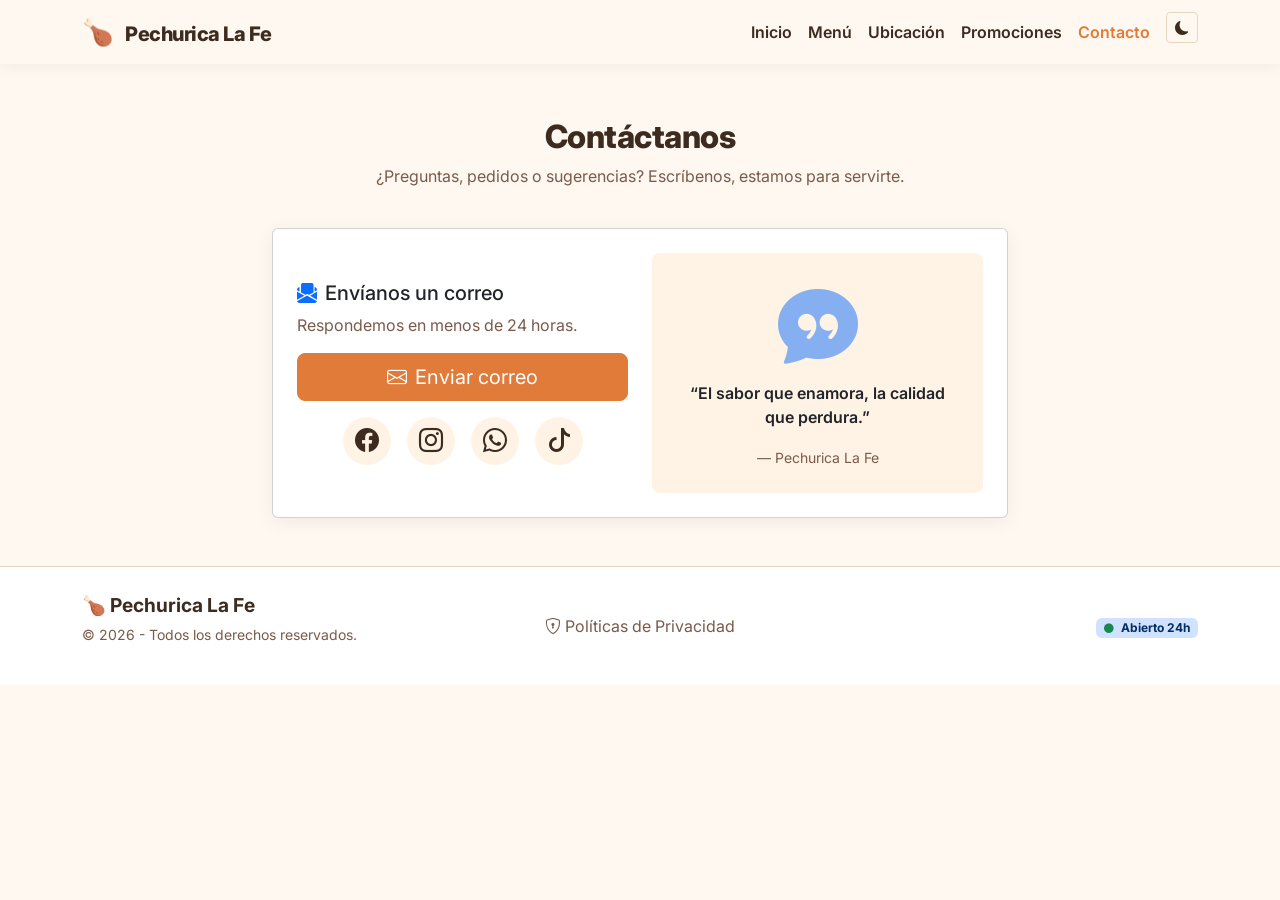
==== contacto.html @ bc37ee55 "Add files via upload" ====
<!DOCTYPE html>
<html lang="es">
<head>
    <meta charset="UTF-8">
    <meta name="viewport" content="width=device-width, initial-scale=1.0">
    <meta name="description" content="Contacta con Pechurica La Fe por teléfono, correo o redes sociales.">
    <meta name="keywords" content="contacto, teléfono, email, redes sociales, Pechurica La Fe">
    <meta name="author" content="Pechurica La Fe">
    <link rel="icon" type="image/png" href="data:image/svg+xml,<svg xmlns='http://www.w3.org/2000/svg' viewBox='0 0 100 100'><text y='.9em' font-size='90'>🍗</text></svg>">
    <title>Pechurica La Fe - Contacto</title>
    <link rel="preconnect" href="https://fonts.googleapis.com">
    <link rel="preconnect" href="https://fonts.gstatic.com" crossorigin>
    <link href="https://fonts.googleapis.com/css2?family=Inter:opsz,wght@14..32,400;14..32,600;14..32,700;14..32,800&display=swap" rel="stylesheet">
    <link href="https://cdn.jsdelivr.net/npm/bootstrap@5.3.2/dist/css/bootstrap.min.css" rel="stylesheet">
    <link rel="stylesheet" href="https://cdn.jsdelivr.net/npm/bootstrap-icons@1.11.3/font/bootstrap-icons.min.css">
    <link rel="stylesheet" href="css/style.css">
    <link rel="stylesheet" href="css/contacto.css">
</head>
<body>
    <!-- NAVBAR (igual) -->
    <nav class="navbar navbar-expand-lg fixed-top" id="mainNav">
        <div class="container">
            <a class="navbar-brand" href="index.html">
                <span class="brand-icon">🍗</span>
                <span class="brand-text">Pechurica La Fe</span>
            </a>
            <button class="navbar-toggler" type="button" data-bs-toggle="collapse" data-bs-target="#navbarContent" aria-controls="navbarContent" aria-expanded="false" aria-label="Toggle navigation">
                <span class="navbar-toggler-icon"></span>
            </button>
            <div class="collapse navbar-collapse" id="navbarContent">
                <ul class="navbar-nav ms-auto mb-2 mb-lg-0">
                    <li class="nav-item"><a class="nav-link" href="index.html">Inicio</a></li>
                    <li class="nav-item"><a class="nav-link" href="menu.html">Menú</a></li>
                    <li class="nav-item"><a class="nav-link" href="ubicacion.html">Ubicación</a></li>
                    <li class="nav-item"><a class="nav-link" href="promociones.html">Promociones</a></li>
                    <li class="nav-item"><a class="nav-link active" href="contacto.html">Contacto</a></li>
                    <li class="nav-item">
                        <button class="btn btn-outline-light btn-sm ms-2" id="darkModeToggle" aria-label="Alternar modo oscuro">
                            <i class="bi bi-moon-fill" id="darkIcon"></i>
                        </button>
                    </li>
                </ul>
            </div>
        </div>
    </nav>

    <!-- ===== CONTACTO ===== -->
    <section class="py-5" id="contacto-page">
        <div class="container">
            <div class="row text-center mb-4">
                <div class="col-12">
                    <h2 class="section-title">Contáctanos</h2>
                    <p class="text-muted">¿Preguntas, pedidos o sugerencias? Escríbenos, estamos para servirte.</p>
                </div>
            </div>
            <div class="row justify-content-center">
                <div class="col-lg-8">
                    <div class="card shadow-sm p-4">
                        <div class="row g-4 align-items-center">
                            <div class="col-md-6">
                                <h5><i class="bi bi-envelope-paper-fill text-primary me-2"></i>Envíanos un correo</h5>
                                <p class="text-muted">Respondemos en menos de 24 horas.</p>
                                <a href="mailto:info@pechuricalafe.com?subject=Consulta%20desde%20la%20web&body=Hola,%20quiero%20hacer%20un%20pedido..." class="btn btn-primary btn-lg w-100">
                                    <i class="bi bi-envelope me-2"></i>Enviar correo
                                </a>
                                <div class="mt-3 d-flex gap-3 justify-content-center">
                                    <a href="#" class="social-icon" onclick="showAlert('Redes Sociales','Síguenos en Facebook para promociones.'); return false;"><i class="bi bi-facebook"></i></a>
                                    <a href="#" class="social-icon" onclick="showAlert('Redes Sociales','Síguenos en Instagram, subimos fotos de nuestros platos.'); return false;"><i class="bi bi-instagram"></i></a>
                                    <a href="#" class="social-icon" onclick="showAlert('Redes Sociales','Conéctate con nosotros en WhatsApp.'); return false;"><i class="bi bi-whatsapp"></i></a>
                                    <a href="#" class="social-icon" onclick="showAlert('Redes Sociales','Síguenos en TikTok para ver nuestros procesos.'); return false;"><i class="bi bi-tiktok"></i></a>
                                </div>
                            </div>
                            <div class="col-md-6">
                                <div class="bg-light p-4 rounded-3 text-center">
                                    <i class="bi bi-chat-quote-fill display-1 text-primary opacity-50"></i>
                                    <p class="mt-2 fw-semibold">“El sabor que enamora, la calidad que perdura.”</p>
                                    <small class="text-muted">— Pechurica La Fe</small>
                                </div>
                            </div>
                        </div>
                    </div>
                </div>
            </div>
        </div>
    </section>

    <!-- FOOTER (igual) -->
    <footer class="footer py-4">
        <div class="container">
            <div class="row align-items-center">
                <div class="col-md-4 text-center text-md-start">
                    <span class="brand-text">🍗 Pechurica La Fe</span>
                    <p class="small text-muted mt-1">© 2026 - Todos los derechos reservados.</p>
                </div>
                <div class="col-md-4 text-center">
                    <a href="politicas.html" class="text-decoration-none text-muted">
                        <i class="bi bi-shield-lock me-1"></i>Políticas de Privacidad
                    </a>
                </div>
                <div class="col-md-4 text-center text-md-end">
                    <span class="badge bg-primary-subtle text-primary-emphasis" id="statusBadge">
                        <i class="bi bi-circle-fill text-success me-1" style="font-size:0.6rem;"></i> Abierto 24h
                    </span>
                </div>
            </div>
        </div>
    </footer>

    <script src="https://cdn.jsdelivr.net/npm/bootstrap@5.3.2/dist/js/bootstrap.bundle.min.js"></script>
    <script src="js/script.js"></script>
    <script src="js/contacto.js"></script>
</body>
</html>
---- css/style.css ----
/* ===== VARIABLES GLOBALES ===== */
:root {
    --bg-body: #fef8f0;
    --bg-navbar: rgba(255, 248, 240, 0.95);
    --bg-card: #ffffff;
    --bg-light: #fff3e6;
    --text-primary: #3d2b1f;
    --text-muted: #7a5a4a;
    --border-color: #e6d5c0;
    --shadow: 0 4px 20px rgba(0, 0, 0, 0.06);
    --shadow-hover: 0 8px 30px rgba(0, 0, 0, 0.12);
    --highlight: #e07b39;
}

[data-bs-theme="dark"] {
    --bg-body: #1a130e;
    --bg-navbar: rgba(26, 19, 14, 0.95);
    --bg-card: #2a1f18;
    --bg-light: #2d211a;
    --text-primary: #f5e6dc;
    --text-muted: #b89a88;
    --border-color: #4a3528;
    --shadow: 0 4px 20px rgba(0, 0, 0, 0.4);
    --shadow-hover: 0 8px 30px rgba(0, 0, 0, 0.6);
    --highlight: #f59a5c;
}

/* ===== BASE ===== */
body {
    font-family: 'Inter', sans-serif;
    background-color: var(--bg-body);
    color: var(--text-primary);
    transition: background-color 0.3s, color 0.3s;
    padding-top: 70px;
}
a { color: var(--highlight); }
.text-muted { color: var(--text-muted) !important; }
.bg-light { background-color: var(--bg-light) !important; }

/* ===== NAVBAR ===== */
#mainNav {
    background-color: var(--bg-navbar);
    backdrop-filter: blur(8px);
    box-shadow: 0 2px 16px rgba(0,0,0,0.06);
    transition: background-color 0.3s, box-shadow 0.3s;
}
#mainNav .navbar-brand .brand-text {
    font-weight: 800;
    letter-spacing: -0.5px;
    color: var(--text-primary);
}
#mainNav .navbar-brand .brand-icon { font-size: 1.6rem; margin-right: 6px; }
.nav-link {
    font-weight: 600;
    color: var(--text-primary) !important;
    transition: color 0.2s;
}
.nav-link:hover, .nav-link.active { color: var(--highlight) !important; }
#darkModeToggle {
    border-color: var(--border-color);
    color: var(--text-primary);
}
#darkModeToggle:hover {
    background-color: var(--highlight);
    color: #fff;
    border-color: var(--highlight);
}

/* ===== FOOTER ===== */
.footer {
    background-color: var(--bg-card);
    border-top: 1px solid var(--border-color);
    transition: background-color 0.3s, border-color 0.3s;
}
.footer .brand-text { font-weight: 700; font-size: 1.2rem; color: var(--text-primary); }
.footer a { color: var(--text-muted) !important; }
.footer a:hover { color: var(--highlight) !important; }

/* ===== BOTONES ===== */
.btn-primary {
    background-color: var(--highlight);
    border-color: var(--highlight);
    color: #fff;
}
.btn-primary:hover { filter: brightness(0.92); }
.btn-outline-secondary {
    color: var(--text-primary);
    border-color: var(--border-color);
}
.btn-outline-secondary:hover {
    background-color: var(--highlight);
    color: #fff;
    border-color: var(--highlight);
}

/* ===== UTILIDADES ===== */
.section-title { font-weight: 800; letter-spacing: -0.5px; }
.section-title .highlight { color: var(--highlight); }
.highlight { color: var(--highlight); }
.shadow-sm { box-shadow: var(--shadow) !important; }
.shadow { box-shadow: var(--shadow) !important; }
---- css/contacto.css ----
.social-icon {
    display: inline-flex;
    align-items: center;
    justify-content: center;
    width: 48px;
    height: 48px;
    border-radius: 50%;
    background-color: var(--bg-light);
    color: var(--text-primary);
    font-size: 1.5rem;
    transition: background-color 0.25s, color 0.25s, transform 0.2s;
    text-decoration: none;
}
.social-icon:hover {
    background-color: var(--highlight);
    color: #fff;
    transform: scale(1.1);
}
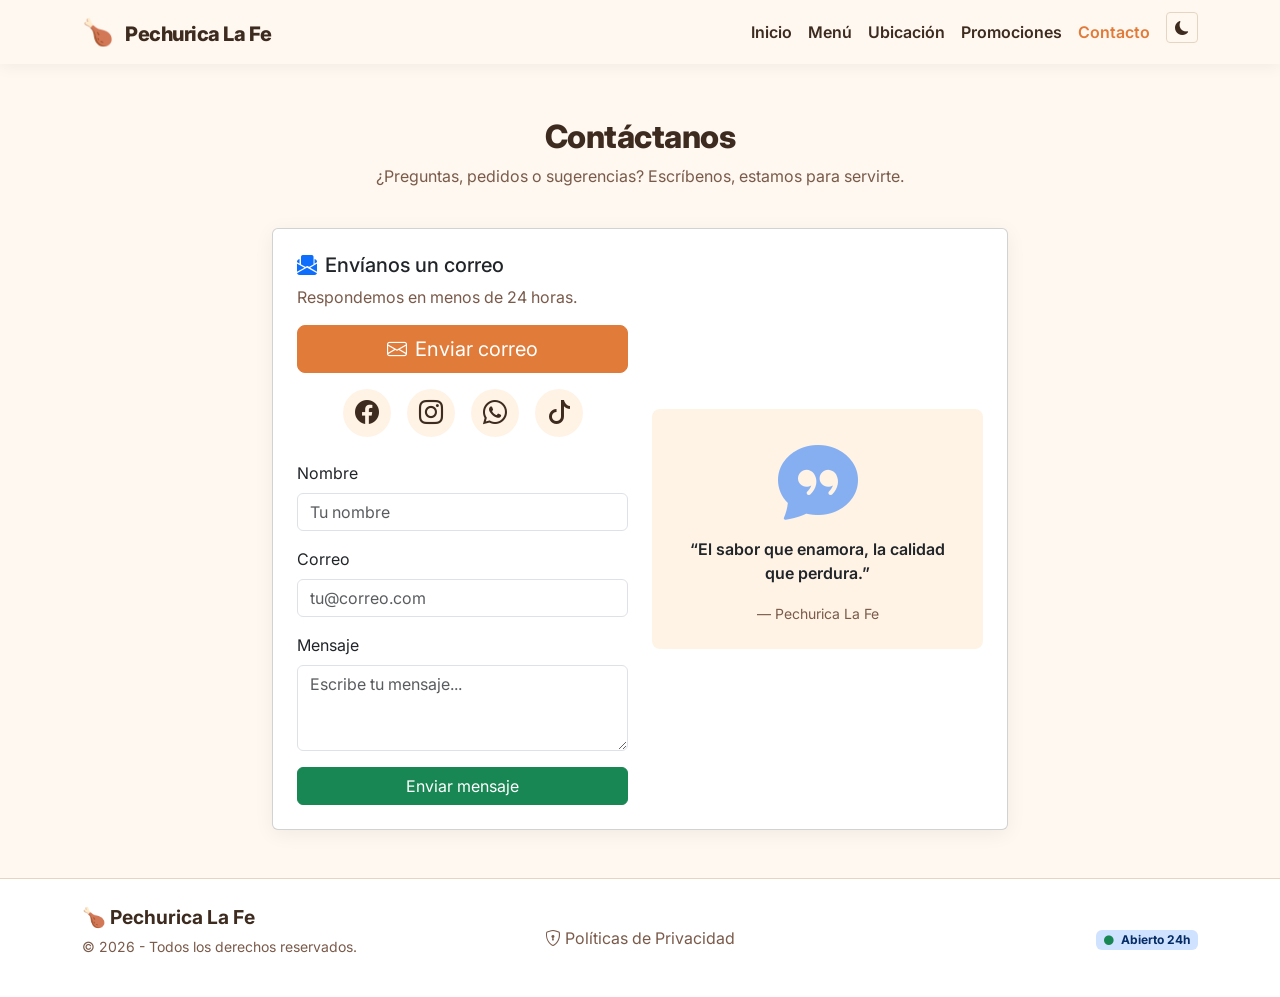
==== commit 5ae9a61d: "Add files via upload" ====
--- a/contacto.html
+++ b/contacto.html
@@ -8,6 +8,12 @@
     <meta name="author" content="Pechurica La Fe">
     <link rel="icon" type="image/png" href="data:image/svg+xml,<svg xmlns='http://www.w3.org/2000/svg' viewBox='0 0 100 100'><text y='.9em' font-size='90'>🍗</text></svg>">
     <title>Pechurica La Fe - Contacto</title>
+    <meta property="og:title" content="Pechurica La Fe - Contacto">
+    <meta property="og:description" content="Contacta con Pechurica La Fe por teléfono, correo o redes sociales.">
+    <meta property="og:image" content="https://encrypted-tbn0.gstatic.com/images?q=tbn:ANd9GcTSdgOxDTnvf4SN_ehoNzpgIWKS1fYFSvLu2y1eiVcxVg&s=10">
+    <meta name="twitter:card" content="summary_large_image">
+    <link rel="manifest" href="site.webmanifest">
+    <link rel="icon" href="favicon.ico" type="image/x-icon">
     <link rel="preconnect" href="https://fonts.googleapis.com">
     <link rel="preconnect" href="https://fonts.gstatic.com" crossorigin>
     <link href="https://fonts.googleapis.com/css2?family=Inter:opsz,wght@14..32,400;14..32,600;14..32,700;14..32,800&display=swap" rel="stylesheet">
@@ -69,6 +75,24 @@
                                     <a href="#" class="social-icon" onclick="showAlert('Redes Sociales','Conéctate con nosotros en WhatsApp.'); return false;"><i class="bi bi-whatsapp"></i></a>
                                     <a href="#" class="social-icon" onclick="showAlert('Redes Sociales','Síguenos en TikTok para ver nuestros procesos.'); return false;"><i class="bi bi-tiktok"></i></a>
                                 </div>
+                                <!-- Formulario de contacto (validado por js/script.js) -->
+                                <form id="contactForm" class="mt-4">
+                                    <div class="mb-3">
+                                        <label for="name" class="form-label">Nombre</label>
+                                        <input type="text" class="form-control" id="name" name="name" placeholder="Tu nombre" required>
+                                    </div>
+                                    <div class="mb-3">
+                                        <label for="email" class="form-label">Correo</label>
+                                        <input type="email" class="form-control" id="email" name="email" placeholder="tu@correo.com" required>
+                                    </div>
+                                    <div class="mb-3">
+                                        <label for="message" class="form-label">Mensaje</label>
+                                        <textarea class="form-control" id="message" name="message" rows="3" placeholder="Escribe tu mensaje..." required></textarea>
+                                    </div>
+                                    <div class="d-grid">
+                                        <button type="submit" class="btn btn-success">Enviar mensaje</button>
+                                    </div>
+                                </form>
                             </div>
                             <div class="col-md-6">
                                 <div class="bg-light p-4 rounded-3 text-center">
